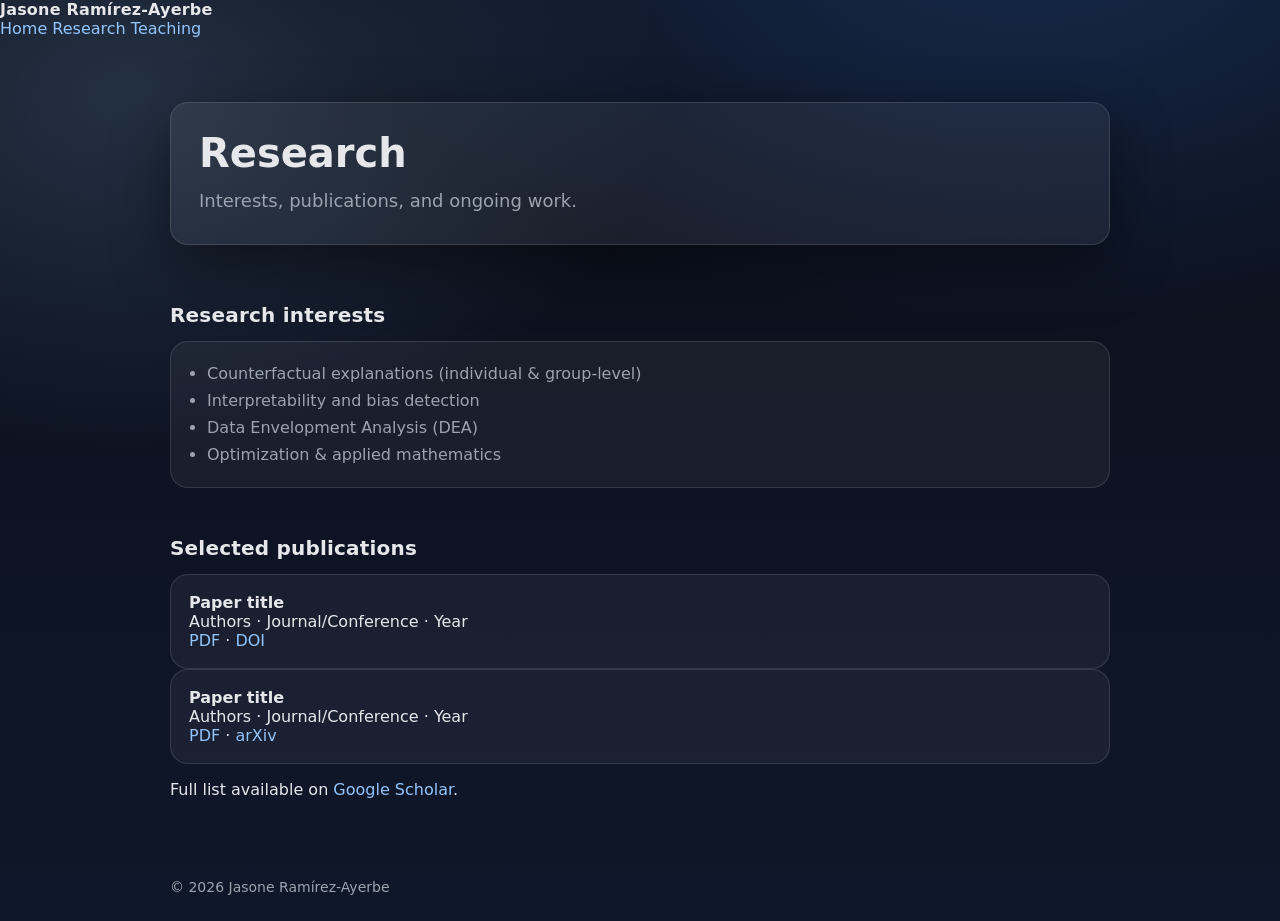
==== research.html @ 9936f900 "Create research.html" ====
<!DOCTYPE html>
<html lang="en">
<head>
  <meta charset="UTF-8">
  <title>Research · Jasone Ramírez-Ayerbe</title>
  <meta name="viewport" content="width=device-width, initial-scale=1">
  <link rel="stylesheet" href="style.css">
</head>

<body>
  <header class="topbar">
    <div class="topbar-inner">
      <a class="brand" href="index.html">Jasone Ramírez-Ayerbe</a>

      <nav class="menu">
        <a href="index.html">Home</a>
        <a class="active" href="research.html">Research</a>
        <a href="teaching.html">Teaching</a>
      </nav>
    </div>
  </header>

  <main class="container">
    <section class="hero">
      <div class="hero-card">
        <h1>Research</h1>
        <p class="subtitle">Interests, publications, and ongoing work.</p>
      </div>
    </section>

    <section class="section">
      <h2>Research interests</h2>
      <div class="card">
        <ul class="list">
          <li>Counterfactual explanations (individual & group-level)</li>
          <li>Interpretability and bias detection</li>
          <li>Data Envelopment Analysis (DEA)</li>
          <li>Optimization & applied mathematics</li>
        </ul>
      </div>
    </section>

    <section class="section">
      <h2>Selected publications</h2>

      <!-- EJEMPLOS: sustituye por tus papers -->
      <div class="card pub">
        <b>Paper title</b>
        <div class="muted">Authors · Journal/Conference · Year</div>
        <div class="pub-links">
          <a href="#">PDF</a>
          <span>·</span>
          <a href="#">DOI</a>
        </div>
      </div>

      <div class="card pub">
        <b>Paper title</b>
        <div class="muted">Authors · Journal/Conference · Year</div>
        <div class="pub-links">
          <a href="#">PDF</a>
          <span>·</span>
          <a href="#">arXiv</a>
        </div>
      </div>

      <p class="note">
        Full list available on <a href="https://scholar.google.com/citations?user=JxucJSQAAAAJ">Google Scholar</a>.
      </p>
    </section>

    <footer class="footer">
      © <span id="y"></span> Jasone Ramírez-Ayerbe
    </footer>
  </main>

  <script>
    document.getElementById("y").textContent = new Date().getFullYear();
  </script>
</body>
</html>
---- style.css ----
:root{
  --bg: #0b0f19;
  --bg2: #0f172a;
  --text: #e5e7eb;
  --muted: #9ca3af;
  --link: #93c5fd;
  --card: rgba(255,255,255,0.06);
  --border: rgba(255,255,255,0.12);
  --shadow: 0 20px 60px rgba(0,0,0,0.45);
  --radius: 18px;
  --max: 980px;
  --font: ui-sans-serif, system-ui, -apple-system, Segoe UI, Roboto, Helvetica, Arial, "Apple Color Emoji", "Segoe UI Emoji";
}

*{ box-sizing: border-box; }
html, body{ margin:0; padding:0; }
body{
  font-family: var(--font);
  color: var(--text);
  background:
    radial-gradient(1200px 700px at 80% -10%, rgba(59,130,246,0.25), transparent 60%),
    radial-gradient(900px 600px at 10% 10%, rgba(147,197,253,0.18), transparent 60%),
    linear-gradient(180deg, var(--bg), var(--bg2));
  min-height: 100vh;
}

a{ color: var(--link); text-decoration: none; }
a:hover{ text-decoration: underline; }

.container{
  max-width: var(--max);
  margin: 0 auto;
  padding: 0 20px;
}

/* Navbar */
.navbar{
  position: sticky;
  top: 0;
  backdrop-filter: blur(10px);
  background: rgba(11,15,25,0.75);
  border-bottom: 1px solid var(--border);
  z-index: 10;
}

.nav-inner{
  display:flex;
  align-items:center;
  justify-content:space-between;
  padding: 16px 0;
}

.brand{
  font-weight: 700;
  letter-spacing: 0.2px;
  color: var(--text);
}

.nav-links{
  display:flex;
  gap: 18px;
}

.nav-links a{
  color: var(--muted);
  padding: 8px 10px;
  border-radius: 999px;
  transition: background .2s ease, color .2s ease;
}

.nav-links a:hover{
  background: rgba(255,255,255,0.06);
  color: var(--text);
  text-decoration: none;
}

.nav-links a.active{
  background: rgba(255,255,255,0.10);
  color: var(--text);
}

/* Hero */
.hero{
  padding: 64px 0 34px;
}

.hero-card{
  padding: 28px;
  border: 1px solid var(--border);
  border-radius: var(--radius);
  background: var(--card);
  box-shadow: var(--shadow);
}

.hero h1{
  font-size: 40px;
  line-height: 1.1;
  margin: 0 0 12px;
}

.hero p{
  margin: 0;
  color: var(--muted);
  font-size: 18px;
  line-height: 1.6;
}

/* Sections */
.section{
  padding: 24px 0;
}

.section h2{
  margin: 0 0 14px;
  font-size: 20px;
  letter-spacing: 0.2px;
}

.card{
  border: 1px solid var(--border);
  border-radius: var(--radius);
  background: rgba(255,255,255,0.05);
  padding: 18px;
}

.grid{
  display:grid;
  grid-template-columns: 1fr 1fr;
  gap: 14px;
}

.list{
  margin: 0;
  padding-left: 18px;
  color: var(--muted);
  line-height: 1.7;
}

.footer{
  padding: 40px 0 26px;
  color: var(--muted);
  font-size: 14px;
}

@media (max-width: 720px){
  .grid{ grid-template-columns: 1fr; }
  .hero h1{ font-size: 32px; }
}
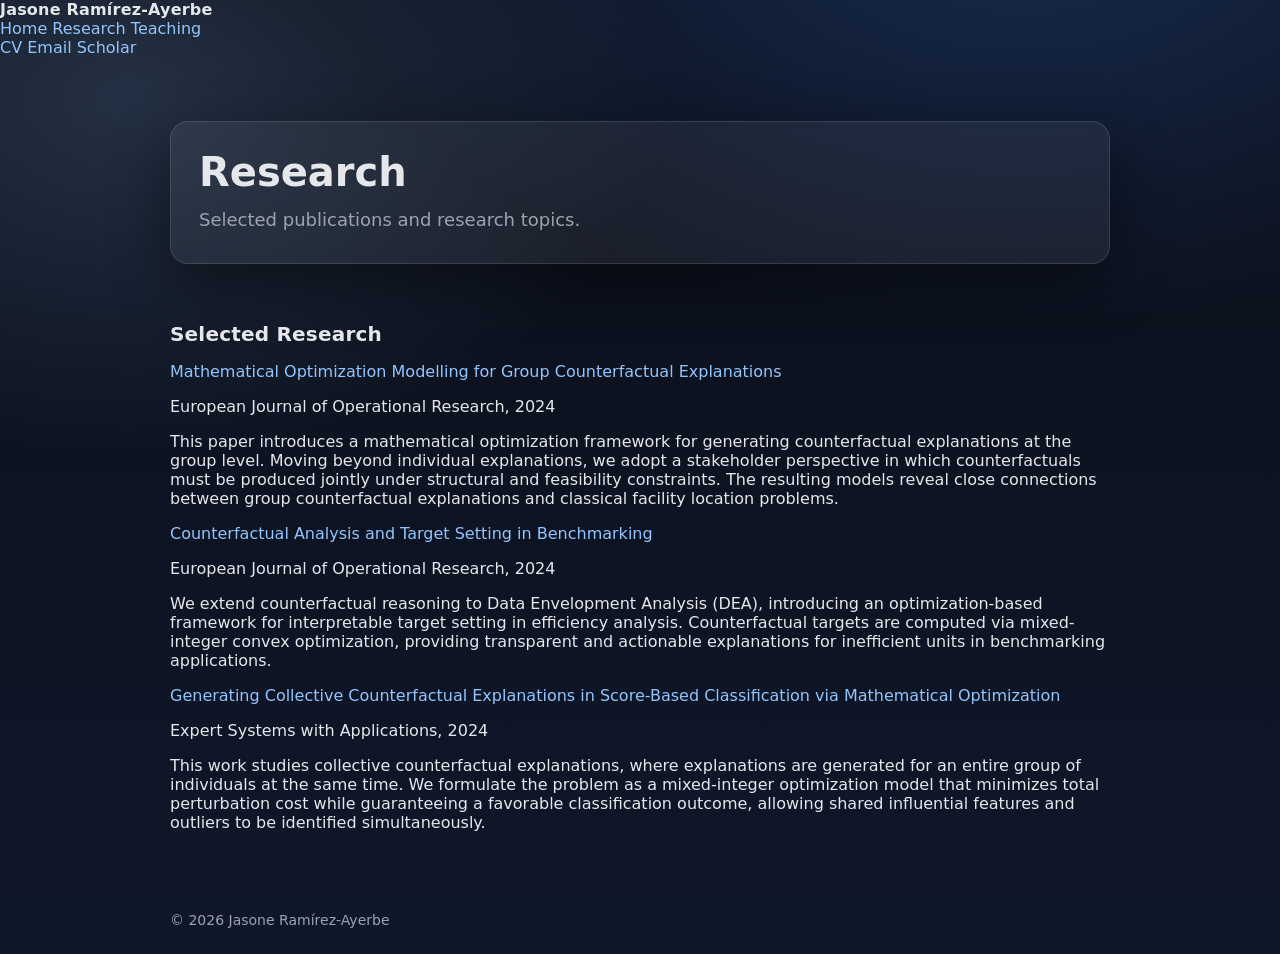
==== commit 60c5c508: "Update research.html" ====
--- a/research.html
+++ b/research.html
@@ -17,56 +17,84 @@
         <a class="active" href="research.html">Research</a>
         <a href="teaching.html">Teaching</a>
       </nav>
+
+      <nav class="links">
+        <a class="pill" href="CV_Jasone_25.pdf">CV</a>
+        <a class="pill" href="mailto:miren.jasone.ramirez.ayerbe@umontreal.ca">Email</a>
+        <a class="pill" href="https://scholar.google.com/citations?user=JxucJSQAAAAJ">Scholar</a>
+      </nav>
     </div>
   </header>
 
   <main class="container">
+
     <section class="hero">
       <div class="hero-card">
         <h1>Research</h1>
-        <p class="subtitle">Interests, publications, and ongoing work.</p>
+        <p class="subtitle">Selected publications and research topics.</p>
       </div>
     </section>
 
     <section class="section">
-      <h2>Research interests</h2>
-      <div class="card">
-        <ul class="list">
-          <li>Counterfactual explanations (individual & group-level)</li>
-          <li>Interpretability and bias detection</li>
-          <li>Data Envelopment Analysis (DEA)</li>
-          <li>Optimization & applied mathematics</li>
-        </ul>
-      </div>
-    </section>
+      <h2>Selected Research</h2>
 
-    <section class="section">
-      <h2>Selected publications</h2>
-
-      <!-- EJEMPLOS: sustituye por tus papers -->
-      <div class="card pub">
-        <b>Paper title</b>
-        <div class="muted">Authors · Journal/Conference · Year</div>
-        <div class="pub-links">
-          <a href="#">PDF</a>
-          <span>·</span>
-          <a href="#">DOI</a>
-        </div>
+      <div class="paper">
+        <p class="paper-title">
+          <a href="https://doi.org/10.1016/j.ejor.2024.01.002">
+            Mathematical Optimization Modelling for Group Counterfactual Explanations
+          </a>
+        </p>
+        <p class="paper-meta">
+          European Journal of Operational Research, 2024
+        </p>
+        <p class="paper-desc">
+          This paper introduces a mathematical optimization framework for generating
+          counterfactual explanations at the group level. Moving beyond individual
+          explanations, we adopt a stakeholder perspective in which counterfactuals
+          must be produced jointly under structural and feasibility constraints.
+          The resulting models reveal close connections between group counterfactual
+          explanations and classical facility location problems.
+        </p>
       </div>
 
-      <div class="card pub">
-        <b>Paper title</b>
-        <div class="muted">Authors · Journal/Conference · Year</div>
-        <div class="pub-links">
-          <a href="#">PDF</a>
-          <span>·</span>
-          <a href="#">arXiv</a>
-        </div>
+      <div class="paper">
+        <p class="paper-title">
+          <a href="https://doi.org/10.1016/j.ejor.2024.01.005">
+            Counterfactual Analysis and Target Setting in Benchmarking
+          </a>
+        </p>
+        <p class="paper-meta">
+          European Journal of Operational Research, 2024
+        </p>
+        <p class="paper-desc">
+          We extend counterfactual reasoning to Data Envelopment Analysis (DEA),
+          introducing an optimization-based framework for interpretable target
+          setting in efficiency analysis. Counterfactual targets are computed via
+          mixed-integer convex optimization, providing transparent and actionable
+          explanations for inefficient units in benchmarking applications.
+        </p>
       </div>
 
-      <p class="note">
-        Full list available on <a href="https://scholar.google.com/citations?user=JxucJSQAAAAJ">Google Scholar</a>.
-      </p>
+      <div class="paper">
+        <p class="paper-title">
+          <a href="https://doi.org/10.1016/j.eswa.2023.121954">
+            Generating Collective Counterfactual Explanations in Score-Based
+            Classification via Mathematical Optimization
+          </a>
+        </p>
+        <p class="paper-meta">
+          Expert Systems with Applications, 2024
+        </p>
+        <p class="paper-desc">
+          This work studies collective counterfactual explanations, where 
+          explanations are generated for an entire group of individuals at the same time. We formulate
+          the problem as a mixed-integer optimization model that minimizes total
+          perturbation cost while guaranteeing a favorable classification outcome,
+          allowing shared influential features and outliers to be identified
+          simultaneously.
+        </p>
+      </div>
+
     </section>
 
     <footer class="footer">
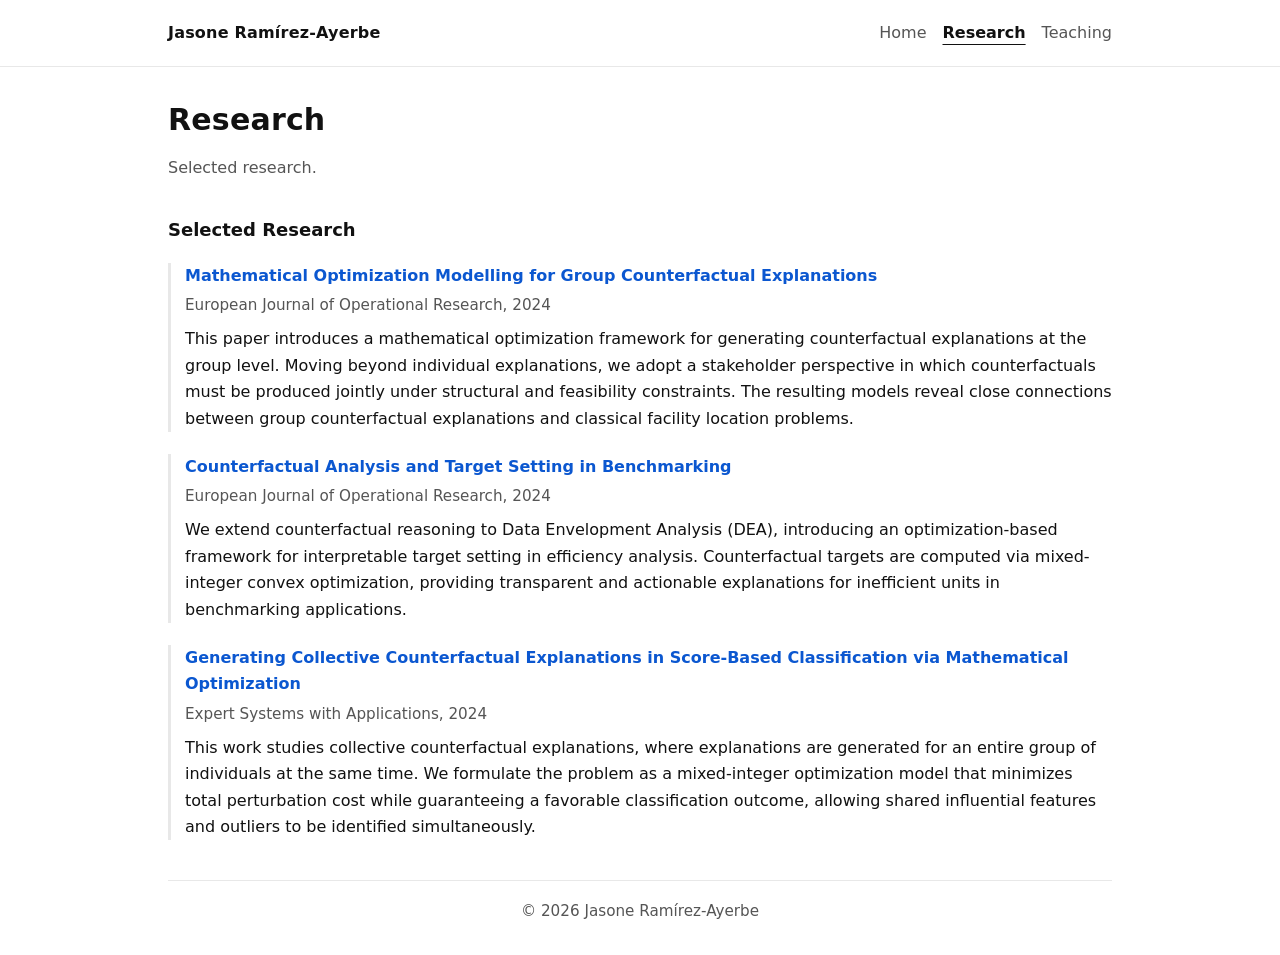
==== commit 59d6f2fd: "Update research.html" ====
--- a/research.html
+++ b/research.html
@@ -17,25 +17,16 @@
         <a class="active" href="research.html">Research</a>
         <a href="teaching.html">Teaching</a>
       </nav>
-
-      <nav class="links">
-        <a class="pill" href="CV_Jasone_25.pdf">CV</a>
-        <a class="pill" href="mailto:miren.jasone.ramirez.ayerbe@umontreal.ca">Email</a>
-        <a class="pill" href="https://scholar.google.com/citations?user=JxucJSQAAAAJ">Scholar</a>
-      </nav>
     </div>
   </header>
 
   <main class="container">
+    <div class="page-title">
+      <h1>Research</h1>
+      <p class="subtitle">Selected research.</p>
+    </div>
 
-    <section class="hero">
-      <div class="hero-card">
-        <h1>Research</h1>
-        <p class="subtitle">Selected publications and research topics.</p>
-      </div>
-    </section>
-
-    <section class="section">
+    <section>
       <h2>Selected Research</h2>
 
       <div class="paper">
@@ -44,9 +35,7 @@
             Mathematical Optimization Modelling for Group Counterfactual Explanations
           </a>
         </p>
-        <p class="paper-meta">
-          European Journal of Operational Research, 2024
-        </p>
+        <p class="paper-meta">European Journal of Operational Research, 2024</p>
         <p class="paper-desc">
           This paper introduces a mathematical optimization framework for generating
           counterfactual explanations at the group level. Moving beyond individual
@@ -63,9 +52,7 @@
             Counterfactual Analysis and Target Setting in Benchmarking
           </a>
         </p>
-        <p class="paper-meta">
-          European Journal of Operational Research, 2024
-        </p>
+        <p class="paper-meta">European Journal of Operational Research, 2024</p>
         <p class="paper-desc">
           We extend counterfactual reasoning to Data Envelopment Analysis (DEA),
           introducing an optimization-based framework for interpretable target
@@ -82,9 +69,7 @@
             Classification via Mathematical Optimization
           </a>
         </p>
-        <p class="paper-meta">
-          Expert Systems with Applications, 2024
-        </p>
+        <p class="paper-meta">Expert Systems with Applications, 2024</p>
         <p class="paper-desc">
           This work studies collective counterfactual explanations, where 
           explanations are generated for an entire group of individuals at the same time. We formulate
@@ -94,7 +79,6 @@
           simultaneously.
         </p>
       </div>
-
     </section>
 
     <footer class="footer">
--- a/style.css
+++ b/style.css
@@ -1,148 +1,180 @@
+/* Base */
 :root{
-  --bg: #0b0f19;
-  --bg2: #0f172a;
-  --text: #e5e7eb;
-  --muted: #9ca3af;
-  --link: #93c5fd;
-  --card: rgba(255,255,255,0.06);
-  --border: rgba(255,255,255,0.12);
-  --shadow: 0 20px 60px rgba(0,0,0,0.45);
-  --radius: 18px;
   --max: 980px;
-  --font: ui-sans-serif, system-ui, -apple-system, Segoe UI, Roboto, Helvetica, Arial, "Apple Color Emoji", "Segoe UI Emoji";
+  --text: #111;
+  --muted: #555;
+  --link: #0b57d0;
+  --border: #e8e8e8;
+  --font: system-ui, -apple-system, "Segoe UI", Roboto, Helvetica, Arial;
 }
 
 *{ box-sizing: border-box; }
 html, body{ margin:0; padding:0; }
+
 body{
   font-family: var(--font);
   color: var(--text);
-  background:
-    radial-gradient(1200px 700px at 80% -10%, rgba(59,130,246,0.25), transparent 60%),
-    radial-gradient(900px 600px at 10% 10%, rgba(147,197,253,0.18), transparent 60%),
-    linear-gradient(180deg, var(--bg), var(--bg2));
-  min-height: 100vh;
+  background: #fff;
+  line-height: 1.65;
+}
+
+/* Layout */
+.container{
+  max-width: var(--max);
+  margin: 0 auto;
+  padding: 0 18px;
 }
 
 a{ color: var(--link); text-decoration: none; }
 a:hover{ text-decoration: underline; }
 
-.container{
+/* Top navigation */
+.topbar{
+  border-bottom: 1px solid var(--border);
+  position: sticky;
+  top: 0;
+  background: #fff;
+}
+
+.topbar-inner{
   max-width: var(--max);
   margin: 0 auto;
-  padding: 0 20px;
-}
-
-/* Navbar */
-.navbar{
-  position: sticky;
-  top: 0;
-  backdrop-filter: blur(10px);
-  background: rgba(11,15,25,0.75);
-  border-bottom: 1px solid var(--border);
-  z-index: 10;
-}
-
-.nav-inner{
-  display:flex;
-  align-items:center;
-  justify-content:space-between;
-  padding: 16px 0;
+  padding: 16px 18px;
+  display: flex;
+  align-items: center;
+  justify-content: space-between;
+  gap: 14px;
 }
 
 .brand{
   font-weight: 700;
+  color: var(--text);
   letter-spacing: 0.2px;
+}
+
+.menu{
+  display: flex;
+  gap: 16px;
+  flex-wrap: wrap;
+}
+
+.menu a{
+  color: var(--muted);
+  padding: 4px 0;
+}
+
+.menu a.active{
+  color: var(--text);
+  font-weight: 600;
+  text-decoration: underline;
+  text-underline-offset: 6px;
+}
+
+/* Page title */
+.page-title{
+  margin: 28px 0 14px;
+}
+
+h1{
+  margin: 0;
+  font-size: 30px;
+  letter-spacing: 0.2px;
+}
+
+h2{
+  margin: 34px 0 14px;
+  font-size: 18px;
+}
+
+.subtitle{
+  margin: 10px 0 0;
+  color: var(--muted);
+}
+
+/* Home: bio layout */
+.bio-wrap{
+  margin-top: 26px;
+}
+
+.desktop-only{ display: block; }
+.mobile-only{ display: none; }
+
+.bio-desktop{
+  display: flex;
+  align-items: center;
+  gap: 44px;
+}
+
+.bio-text{
+  flex: 1;
+  font-size: 0.98em;
+}
+
+.bio-photo{
+  width: 220px;
+  flex-shrink: 0;
+}
+
+.profile-photo{
+  width: 220px;
+  height: 220px;
+  object-fit: cover;
+  border-radius: 6px;
+}
+
+/* Contact row (like Yasmine) */
+.contact{
+  text-align: center;
+  margin-top: 28px;
+}
+
+.contact a{
+  display: inline-block;
+  margin: 0 16px;
+  font-weight: 600;
+}
+
+/* Paper / teaching entries (minimal, no card boxes) */
+.paper, .teaching-item{
+  margin: 18px 0 22px;
+  padding-left: 14px;
+  border-left: 3px solid var(--border);
+}
+
+.paper-title, .course-title{
+  margin: 0 0 4px;
+  font-weight: 700;
+}
+
+.paper-meta, .course-meta{
+  margin: 0 0 8px;
+  color: var(--muted);
+  font-size: 0.95em;
+}
+
+.paper-desc, .course-desc{
+  margin: 0;
   color: var(--text);
 }
 
-.nav-links{
-  display:flex;
-  gap: 18px;
+/* Footer */
+.footer{
+  border-top: 1px solid var(--border);
+  margin-top: 40px;
+  padding: 18px 0 30px;
+  color: var(--muted);
+  font-size: 0.95em;
+  text-align: center;
 }
 
-.nav-links a{
-  color: var(--muted);
-  padding: 8px 10px;
-  border-radius: 999px;
-  transition: background .2s ease, color .2s ease;
+/* Mobile */
+@media (max-width: 768px){
+  .desktop-only{ display: none; }
+  .mobile-only{ display: block; }
+
+  .bio-photo{ width: 150px; }
+  .profile-photo{ width: 150px; height: 150px; }
+
+  h1{ font-size: 26px; }
 }
 
-.nav-links a:hover{
-  background: rgba(255,255,255,0.06);
-  color: var(--text);
-  text-decoration: none;
-}
-
-.nav-links a.active{
-  background: rgba(255,255,255,0.10);
-  color: var(--text);
-}
-
-/* Hero */
-.hero{
-  padding: 64px 0 34px;
-}
-
-.hero-card{
-  padding: 28px;
-  border: 1px solid var(--border);
-  border-radius: var(--radius);
-  background: var(--card);
-  box-shadow: var(--shadow);
-}
-
-.hero h1{
-  font-size: 40px;
-  line-height: 1.1;
-  margin: 0 0 12px;
-}
-
-.hero p{
-  margin: 0;
-  color: var(--muted);
-  font-size: 18px;
-  line-height: 1.6;
-}
-
-/* Sections */
-.section{
-  padding: 24px 0;
-}
-
-.section h2{
-  margin: 0 0 14px;
-  font-size: 20px;
-  letter-spacing: 0.2px;
-}
-
-.card{
-  border: 1px solid var(--border);
-  border-radius: var(--radius);
-  background: rgba(255,255,255,0.05);
-  padding: 18px;
-}
-
-.grid{
-  display:grid;
-  grid-template-columns: 1fr 1fr;
-  gap: 14px;
-}
-
-.list{
-  margin: 0;
-  padding-left: 18px;
-  color: var(--muted);
-  line-height: 1.7;
-}
-
-.footer{
-  padding: 40px 0 26px;
-  color: var(--muted);
-  font-size: 14px;
-}
-
-@media (max-width: 720px){
-  .grid{ grid-template-columns: 1fr; }
-  .hero h1{ font-size: 32px; }
-}
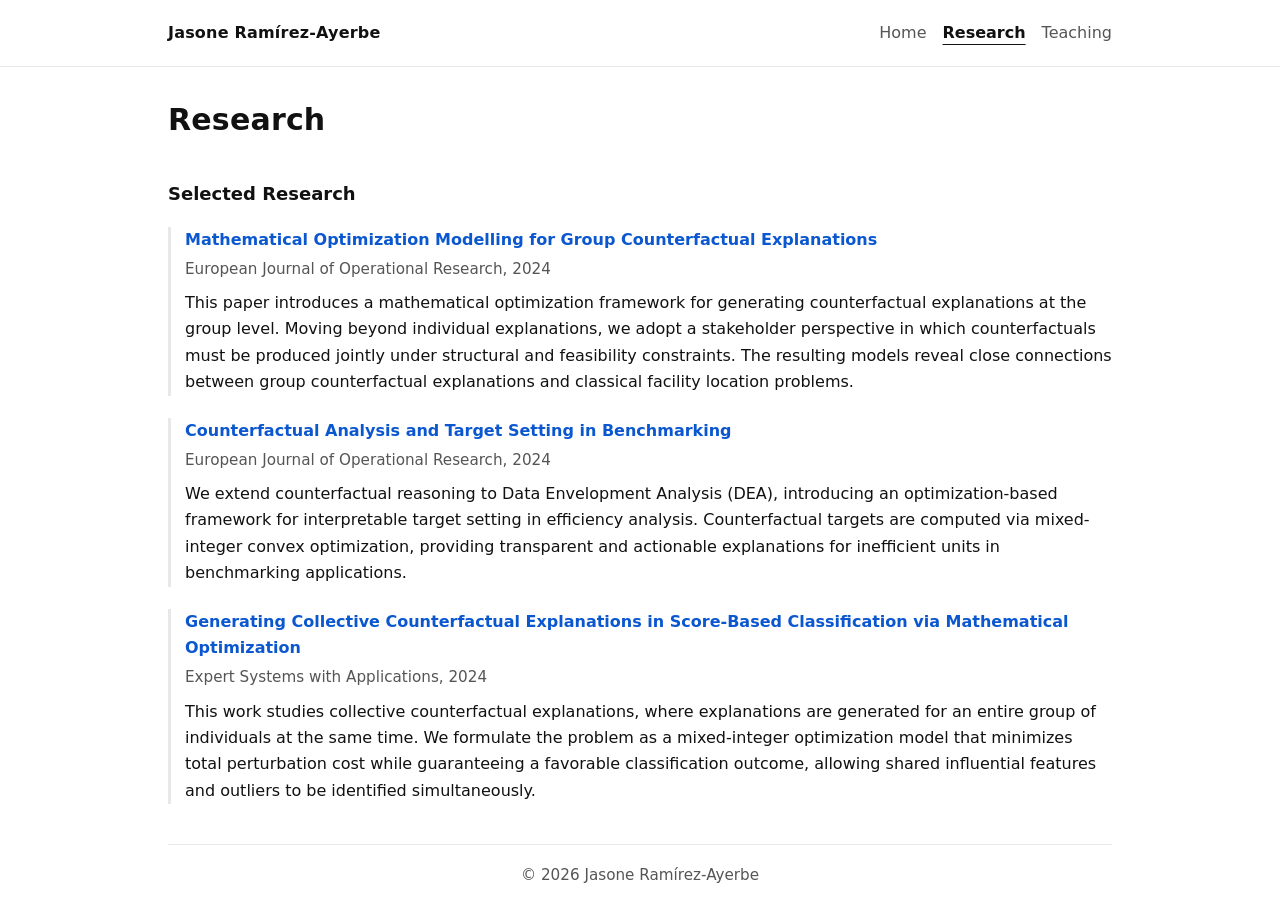
==== commit c43ed6a5: "Update research.html" ====
--- a/research.html
+++ b/research.html
@@ -23,7 +23,6 @@
   <main class="container">
     <div class="page-title">
       <h1>Research</h1>
-      <p class="subtitle">Selected research.</p>
     </div>
 
     <section>
--- a/style.css
+++ b/style.css
@@ -119,7 +119,7 @@
   width: 220px;
   height: 220px;
   object-fit: cover;
-  border-radius: 6px;
+  border-radius: 999px;   /* circular */
 }
 
 /* Contact row (like Yasmine) */
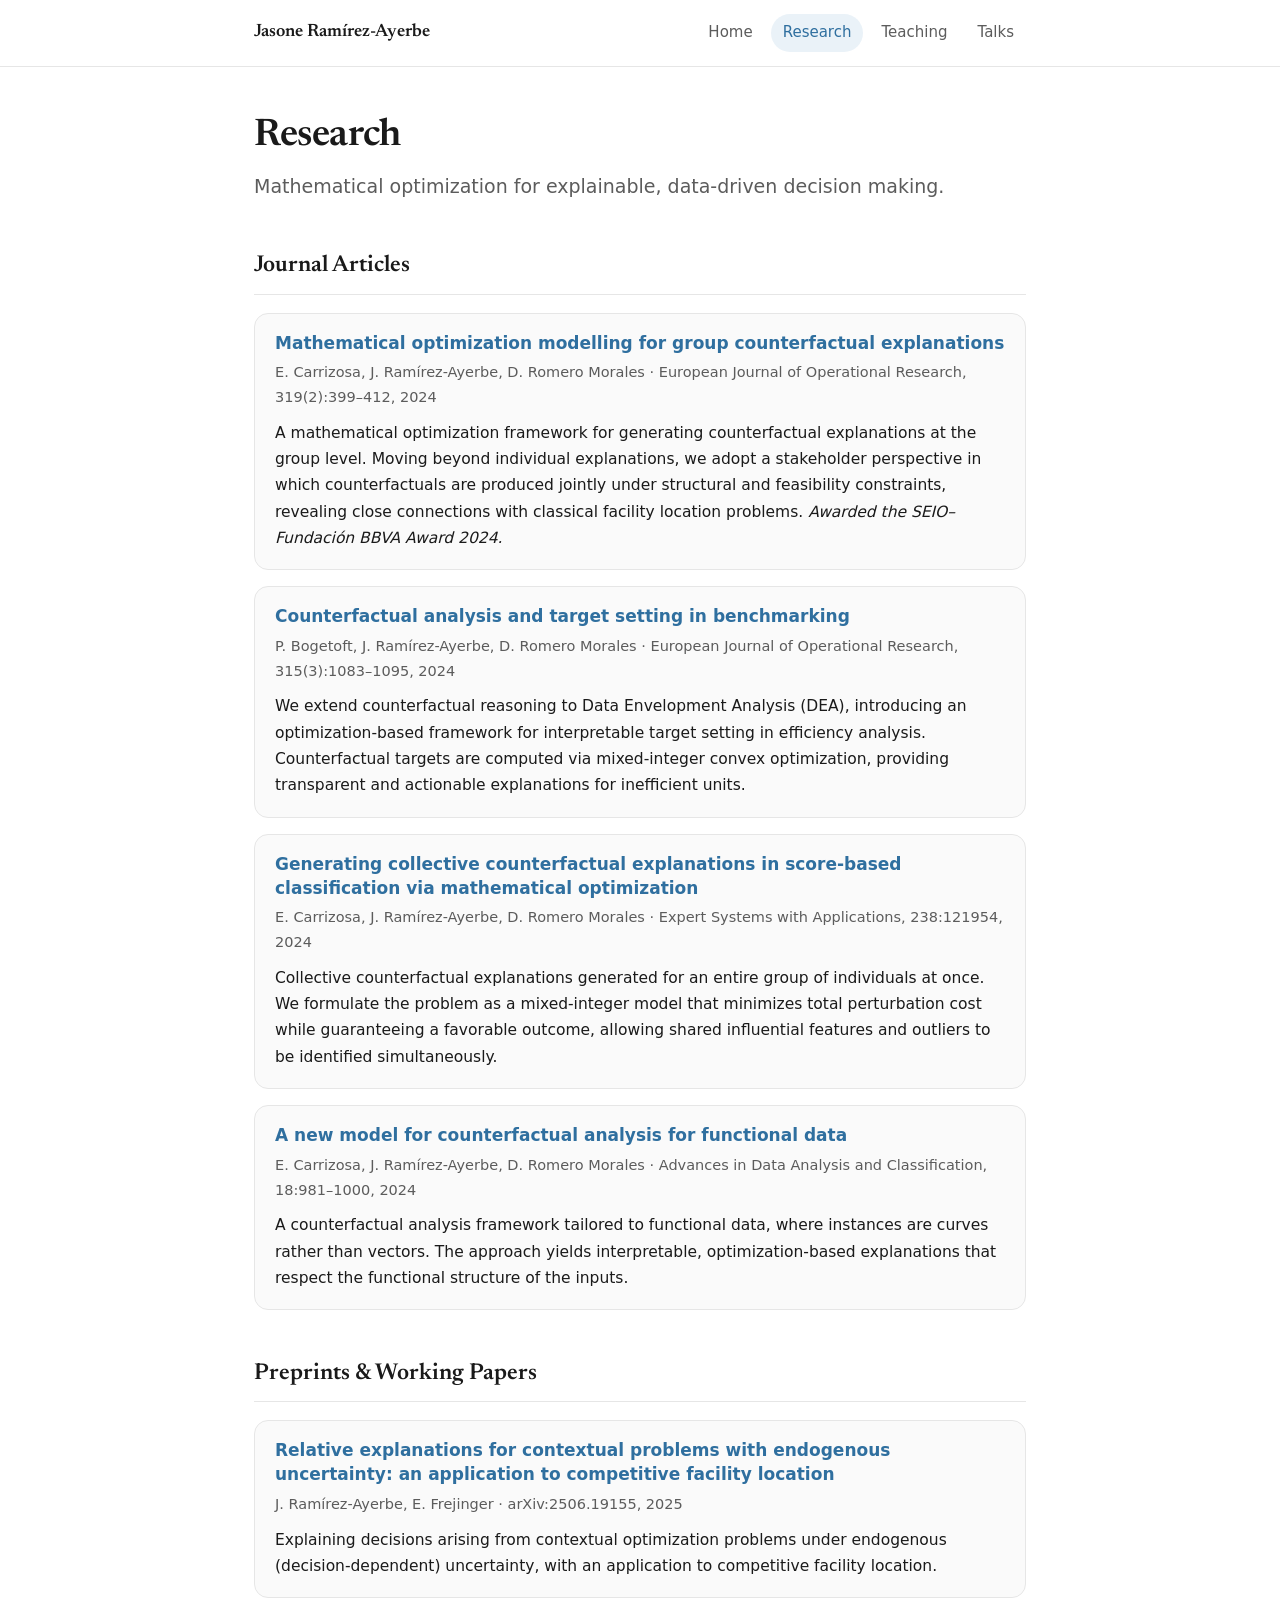
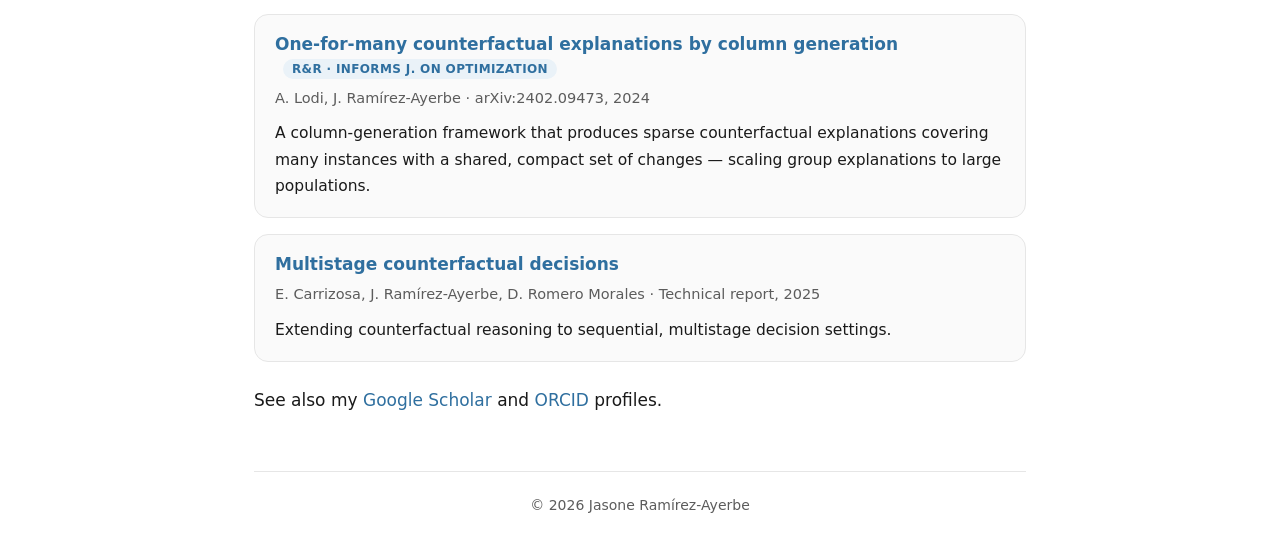
==== commit bf2f771c: "Redesign site: new Talks page, restructured Research/Teaching, dark mode, SEO - Rework home: single " ====
--- a/research.html
+++ b/research.html
@@ -2,8 +2,14 @@
 <html lang="en">
 <head>
   <meta charset="UTF-8">
+  <meta name="viewport" content="width=device-width, initial-scale=1">
   <title>Research · Jasone Ramírez-Ayerbe</title>
-  <meta name="viewport" content="width=device-width, initial-scale=1">
+  <meta name="description" content="Publications and preprints by Jasone Ramírez-Ayerbe on mathematical optimization, counterfactual explanations and explainable data-driven decision making.">
+  <link rel="canonical" href="https://jasoneramirez.github.io/research.html">
+  <link rel="icon" href="data:image/svg+xml,<svg xmlns='http://www.w3.org/2000/svg' viewBox='0 0 100 100'><text y='.9em' font-size='90'>📐</text></svg>">
+  <link rel="preconnect" href="https://fonts.googleapis.com">
+  <link rel="preconnect" href="https://fonts.gstatic.com" crossorigin>
+  <link href="https://fonts.googleapis.com/css2?family=Newsreader:opsz,wght@6..72,400;6..72,500;6..72,600&display=swap" rel="stylesheet">
   <link rel="stylesheet" href="style.css">
 </head>
 
@@ -11,11 +17,11 @@
   <header class="topbar">
     <div class="topbar-inner">
       <a class="brand" href="index.html">Jasone Ramírez-Ayerbe</a>
-
       <nav class="menu">
         <a href="index.html">Home</a>
         <a class="active" href="research.html">Research</a>
         <a href="teaching.html">Teaching</a>
+        <a href="talks.html">Talks</a>
       </nav>
     </div>
   </header>
@@ -23,62 +29,118 @@
   <main class="container">
     <div class="page-title">
       <h1>Research</h1>
+      <p class="subtitle">Mathematical optimization for explainable, data-driven decision making.</p>
     </div>
 
     <section>
-      <h2>Selected Research</h2>
+      <h2>Journal Articles</h2>
 
-      <div class="paper">
-        <p class="paper-title">
-          <a href="https://doi.org/10.1016/j.ejor.2024.01.002">
-            Mathematical Optimization Modelling for Group Counterfactual Explanations
+      <div class="card">
+        <p class="card-title">
+          <a href="https://doi.org/10.1016/j.ejor.2024.01.002" target="_blank" rel="noopener">
+            Mathematical optimization modelling for group counterfactual explanations
           </a>
         </p>
-        <p class="paper-meta">European Journal of Operational Research, 2024</p>
-        <p class="paper-desc">
-          This paper introduces a mathematical optimization framework for generating
-          counterfactual explanations at the group level. Moving beyond individual
-          explanations, we adopt a stakeholder perspective in which counterfactuals
-          must be produced jointly under structural and feasibility constraints.
-          The resulting models reveal close connections between group counterfactual
-          explanations and classical facility location problems.
+        <p class="card-meta">E. Carrizosa, J. Ramírez-Ayerbe, D. Romero Morales · European Journal of Operational Research, 319(2):399–412, 2024</p>
+        <p class="card-desc">
+          A mathematical optimization framework for generating counterfactual explanations at the group level.
+          Moving beyond individual explanations, we adopt a stakeholder perspective in which counterfactuals are
+          produced jointly under structural and feasibility constraints, revealing close connections with classical
+          facility location problems. <em>Awarded the SEIO–Fundación BBVA Award 2024.</em>
         </p>
       </div>
 
-      <div class="paper">
-        <p class="paper-title">
-          <a href="https://doi.org/10.1016/j.ejor.2024.01.005">
-            Counterfactual Analysis and Target Setting in Benchmarking
+      <div class="card">
+        <p class="card-title">
+          <a href="https://doi.org/10.1016/j.ejor.2024.01.005" target="_blank" rel="noopener">
+            Counterfactual analysis and target setting in benchmarking
           </a>
         </p>
-        <p class="paper-meta">European Journal of Operational Research, 2024</p>
-        <p class="paper-desc">
-          We extend counterfactual reasoning to Data Envelopment Analysis (DEA),
-          introducing an optimization-based framework for interpretable target
-          setting in efficiency analysis. Counterfactual targets are computed via
-          mixed-integer convex optimization, providing transparent and actionable
-          explanations for inefficient units in benchmarking applications.
+        <p class="card-meta">P. Bogetoft, J. Ramírez-Ayerbe, D. Romero Morales · European Journal of Operational Research, 315(3):1083–1095, 2024</p>
+        <p class="card-desc">
+          We extend counterfactual reasoning to Data Envelopment Analysis (DEA), introducing an optimization-based
+          framework for interpretable target setting in efficiency analysis. Counterfactual targets are computed via
+          mixed-integer convex optimization, providing transparent and actionable explanations for inefficient units.
         </p>
       </div>
 
-      <div class="paper">
-        <p class="paper-title">
-          <a href="https://doi.org/10.1016/j.eswa.2023.121954">
-            Generating Collective Counterfactual Explanations in Score-Based
-            Classification via Mathematical Optimization
+      <div class="card">
+        <p class="card-title">
+          <a href="https://doi.org/10.1016/j.eswa.2023.121954" target="_blank" rel="noopener">
+            Generating collective counterfactual explanations in score-based classification via mathematical optimization
           </a>
         </p>
-        <p class="paper-meta">Expert Systems with Applications, 2024</p>
-        <p class="paper-desc">
-          This work studies collective counterfactual explanations, where 
-          explanations are generated for an entire group of individuals at the same time. We formulate
-          the problem as a mixed-integer optimization model that minimizes total
-          perturbation cost while guaranteeing a favorable classification outcome,
-          allowing shared influential features and outliers to be identified
-          simultaneously.
+        <p class="card-meta">E. Carrizosa, J. Ramírez-Ayerbe, D. Romero Morales · Expert Systems with Applications, 238:121954, 2024</p>
+        <p class="card-desc">
+          Collective counterfactual explanations generated for an entire group of individuals at once. We formulate the
+          problem as a mixed-integer model that minimizes total perturbation cost while guaranteeing a favorable outcome,
+          allowing shared influential features and outliers to be identified simultaneously.
+        </p>
+      </div>
+
+      <div class="card">
+        <p class="card-title">
+          <a href="https://doi.org/10.1007/s11634-023-00563-5" target="_blank" rel="noopener">
+            A new model for counterfactual analysis for functional data
+          </a>
+        </p>
+        <p class="card-meta">E. Carrizosa, J. Ramírez-Ayerbe, D. Romero Morales · Advances in Data Analysis and Classification, 18:981–1000, 2024</p>
+        <p class="card-desc">
+          A counterfactual analysis framework tailored to functional data, where instances are curves rather than
+          vectors. The approach yields interpretable, optimization-based explanations that respect the functional
+          structure of the inputs.
         </p>
       </div>
     </section>
+
+    <section>
+      <h2>Preprints &amp; Working Papers</h2>
+
+      <div class="card">
+        <p class="card-title">
+          <a href="https://arxiv.org/abs/2506.19155" target="_blank" rel="noopener">
+            Relative explanations for contextual problems with endogenous uncertainty: an application to competitive facility location
+          </a>
+        </p>
+        <p class="card-meta">J. Ramírez-Ayerbe, E. Frejinger · arXiv:2506.19155, 2025</p>
+        <p class="card-desc">
+          Explaining decisions arising from contextual optimization problems under endogenous (decision-dependent)
+          uncertainty, with an application to competitive facility location.
+        </p>
+      </div>
+
+      <div class="card">
+        <p class="card-title">
+          <a href="https://arxiv.org/abs/2402.09473" target="_blank" rel="noopener">
+            One-for-many counterfactual explanations by column generation
+          </a>
+          <span class="tag">R&amp;R · INFORMS J. on Optimization</span>
+        </p>
+        <p class="card-meta">A. Lodi, J. Ramírez-Ayerbe · arXiv:2402.09473, 2024</p>
+        <p class="card-desc">
+          A column-generation framework that produces sparse counterfactual explanations covering many instances with a
+          shared, compact set of changes — scaling group explanations to large populations.
+        </p>
+      </div>
+
+      <div class="card">
+        <p class="card-title">
+          <a href="https://www.researchgate.net/publication/400516545_On_multi-stage_Counterfactual_Explanations" target="_blank" rel="noopener">
+            Multistage counterfactual decisions
+          </a>
+        </p>
+        <p class="card-meta">E. Carrizosa, J. Ramírez-Ayerbe, D. Romero Morales · Technical report, 2025</p>
+        <p class="card-desc">
+          Extending counterfactual reasoning to sequential, multistage decision settings.
+        </p>
+      </div>
+    </section>
+
+    <p style="margin-top:24px;">
+      See also my
+      <a href="https://scholar.google.com/citations?user=JxucJSQAAAAJ" target="_blank" rel="noopener">Google Scholar</a> and
+      <a href="https://orcid.org/0000-0002-7715-3756" target="_blank" rel="noopener">ORCID</a> profiles.
+    </p>
 
     <footer class="footer">
       © <span id="y"></span> Jasone Ramírez-Ayerbe
--- a/style.css
+++ b/style.css
@@ -1,45 +1,87 @@
-/* Base */
+/* =========================================================
+   Jasone Ramírez-Ayerbe — personal site
+   Light + automatic dark mode, single source of content.
+   ========================================================= */
+
+/* ---- Design tokens ---- */
 :root{
-  --max: 980px;
-  --text: #111;
-  --muted: #555;
-  --link: #0b57d0;
-  --border: #e8e8e8;
-  --font: system-ui, -apple-system, "Segoe UI", Roboto, Helvetica, Arial;
-}
-
+  --max: 820px;
+
+  --bg: #ffffff;
+  --surface: #fafafa;
+  --text: #1a1a1a;
+  --muted: #5c5c5c;
+  --border: #e6e6e6;
+  --accent: #2f6f9f;        /* muted academic blue */
+  --accent-soft: #eaf2f8;
+  --link: var(--accent);
+
+  --serif: "Newsreader", Georgia, "Times New Roman", serif;
+  --sans: system-ui, -apple-system, "Segoe UI", Roboto, Helvetica, Arial, sans-serif;
+
+  --radius: 14px;
+  --shadow: 0 1px 2px rgba(0,0,0,.04), 0 4px 16px rgba(0,0,0,.04);
+}
+
+@media (prefers-color-scheme: dark){
+  :root{
+    --bg: #0f1216;
+    --surface: #161a20;
+    --text: #e7e8ea;
+    --muted: #9aa1ac;
+    --border: #262b33;
+    --accent: #7fb0dc;
+    --accent-soft: #18222c;
+    --shadow: 0 1px 2px rgba(0,0,0,.3), 0 4px 18px rgba(0,0,0,.35);
+  }
+}
+
+/* ---- Base ---- */
 *{ box-sizing: border-box; }
+html{ scroll-behavior: smooth; }
 html, body{ margin:0; padding:0; }
 
 body{
-  font-family: var(--font);
+  font-family: var(--sans);
   color: var(--text);
-  background: #fff;
-  line-height: 1.65;
-}
-
-/* Layout */
+  background: var(--bg);
+  line-height: 1.7;
+  font-size: 17px;
+  -webkit-font-smoothing: antialiased;
+  text-rendering: optimizeLegibility;
+}
+
+a{ color: var(--link); text-decoration: none; }
+a:hover{ text-decoration: underline; }
+
+:focus-visible{
+  outline: 2px solid var(--accent);
+  outline-offset: 3px;
+  border-radius: 4px;
+}
+
+/* ---- Layout ---- */
 .container{
   max-width: var(--max);
   margin: 0 auto;
-  padding: 0 18px;
-}
-
-a{ color: var(--link); text-decoration: none; }
-a:hover{ text-decoration: underline; }
-
-/* Top navigation */
+  padding: 0 24px;
+}
+
+/* ---- Top navigation ---- */
 .topbar{
-  border-bottom: 1px solid var(--border);
   position: sticky;
   top: 0;
-  background: #fff;
+  z-index: 20;
+  background: color-mix(in srgb, var(--bg) 82%, transparent);
+  backdrop-filter: saturate(160%) blur(10px);
+  -webkit-backdrop-filter: saturate(160%) blur(10px);
+  border-bottom: 1px solid var(--border);
 }
 
 .topbar-inner{
   max-width: var(--max);
   margin: 0 auto;
-  padding: 16px 18px;
+  padding: 14px 24px;
   display: flex;
   align-items: center;
   justify-content: space-between;
@@ -47,134 +89,200 @@
 }
 
 .brand{
-  font-weight: 700;
+  font-family: var(--serif);
+  font-weight: 600;
+  font-size: 18px;
   color: var(--text);
-  letter-spacing: 0.2px;
-}
-
-.menu{
-  display: flex;
-  gap: 16px;
-  flex-wrap: wrap;
-}
+}
+.brand:hover{ text-decoration: none; color: var(--accent); }
+
+.menu{ display: flex; gap: 6px; flex-wrap: wrap; }
 
 .menu a{
   color: var(--muted);
-  padding: 4px 0;
-}
+  padding: 6px 12px;
+  border-radius: 999px;
+  font-size: 15px;
+  font-weight: 500;
+  transition: color .15s, background .15s;
+}
+.menu a:hover{ text-decoration: none; color: var(--text); background: var(--surface); }
 
 .menu a.active{
-  color: var(--text);
-  font-weight: 600;
-  text-decoration: underline;
-  text-underline-offset: 6px;
-}
-
-/* Page title */
-.page-title{
-  margin: 28px 0 14px;
-}
+  color: var(--accent);
+  background: var(--accent-soft);
+}
+
+/* ---- Page title ---- */
+.page-title{ margin: 48px 0 8px; }
 
 h1{
   margin: 0;
-  font-size: 30px;
-  letter-spacing: 0.2px;
+  font-family: var(--serif);
+  font-weight: 600;
+  font-size: 38px;
+  line-height: 1.15;
+  letter-spacing: -0.01em;
 }
 
 h2{
-  margin: 34px 0 14px;
-  font-size: 18px;
+  font-family: var(--serif);
+  font-weight: 600;
+  margin: 44px 0 18px;
+  font-size: 23px;
+  padding-bottom: 8px;
+  border-bottom: 1px solid var(--border);
 }
 
 .subtitle{
-  margin: 10px 0 0;
-  color: var(--muted);
-}
-
-/* Home: bio layout */
-.bio-wrap{
-  margin-top: 26px;
-}
-
-.desktop-only{ display: block; }
-.mobile-only{ display: none; }
-
-.bio-desktop{
-  display: flex;
-  align-items: center;
-  gap: 44px;
-}
-
-.bio-text{
-  flex: 1;
-  font-size: 0.98em;
-}
-
-.bio-photo{
-  width: 220px;
-  flex-shrink: 0;
-}
+  margin: 12px 0 0;
+  color: var(--muted);
+  font-size: 19px;
+}
+
+/* ---- Home: bio (single block, responsive) ---- */
+.bio{ margin-top: 30px; }
 
 .profile-photo{
+  float: right;
   width: 220px;
   height: 220px;
   object-fit: cover;
-  border-radius: 999px;   /* circular */
-}
-
-/* Contact row (like Yasmine) */
+  border-radius: 18px;
+  margin: 4px 0 18px 28px;
+  border: 1px solid var(--border);
+  box-shadow: var(--shadow);
+}
+
+.bio p{ margin: 0 0 16px; }
+
+.clear{ clear: both; }
+
+/* ---- Contact / link pills ---- */
 .contact{
-  text-align: center;
+  display: flex;
+  flex-wrap: wrap;
+  gap: 10px;
   margin-top: 28px;
+  clear: both;
 }
 
 .contact a{
+  display: inline-flex;
+  align-items: center;
+  gap: 7px;
+  padding: 9px 15px;
+  border: 1px solid var(--border);
+  border-radius: 999px;
+  font-weight: 600;
+  font-size: 14.5px;
+  color: var(--text);
+  background: var(--surface);
+  transition: border-color .15s, transform .12s, color .15s;
+}
+.contact a:hover{
+  text-decoration: none;
+  border-color: var(--accent);
+  color: var(--accent);
+  transform: translateY(-1px);
+}
+
+/* ---- News ---- */
+.news-list{ list-style: none; margin: 0; padding: 0; }
+.news-list li{
+  display: flex;
+  gap: 16px;
+  padding: 12px 0;
+  border-bottom: 1px dashed var(--border);
+}
+.news-list li:last-child{ border-bottom: 0; }
+.news-date{
+  flex: 0 0 92px;
+  color: var(--muted);
+  font-variant-numeric: tabular-nums;
+  font-size: 14.5px;
+  padding-top: 1px;
+}
+
+/* ---- Talks ---- */
+.year-head{
+  font-family: var(--serif);
+  font-weight: 600;
+  font-size: 15px;
+  color: var(--accent);
+  margin: 26px 0 6px;
+  letter-spacing: .02em;
+}
+.talk-list{ list-style: none; margin: 0; padding: 0; }
+.talk-list li{
+  padding: 11px 0;
+  border-bottom: 1px dashed var(--border);
+}
+.talk-list li:last-child{ border-bottom: 0; }
+.talk-title{ font-weight: 600; }
+.talk-venue{ color: var(--muted); font-size: 14.5px; }
+
+/* ---- Cards: papers / teaching / talks ---- */
+.card{
+  margin: 16px 0;
+  padding: 18px 20px;
+  background: var(--surface);
+  border: 1px solid var(--border);
+  border-radius: var(--radius);
+  transition: border-color .15s, box-shadow .15s;
+}
+.card:hover{ border-color: color-mix(in srgb, var(--accent) 45%, var(--border)); box-shadow: var(--shadow); }
+
+.card-title{ margin: 0 0 5px; font-weight: 700; font-size: 17px; line-height: 1.4; }
+.card-meta{ margin: 0 0 10px; color: var(--muted); font-size: 14.5px; }
+.card-desc{ margin: 0; color: var(--text); font-size: 15.5px; }
+
+.tag{
   display: inline-block;
-  margin: 0 16px;
-  font-weight: 600;
-}
-
-/* Paper / teaching entries (minimal, no card boxes) */
-.paper, .teaching-item{
-  margin: 18px 0 22px;
-  padding-left: 14px;
-  border-left: 3px solid var(--border);
-}
-
-.paper-title, .course-title{
-  margin: 0 0 4px;
+  font-size: 12px;
   font-weight: 700;
-}
-
-.paper-meta, .course-meta{
-  margin: 0 0 8px;
-  color: var(--muted);
-  font-size: 0.95em;
-}
-
-.paper-desc, .course-desc{
-  margin: 0;
-  color: var(--text);
-}
-
-/* Footer */
+  letter-spacing: .03em;
+  text-transform: uppercase;
+  color: var(--accent);
+  background: var(--accent-soft);
+  padding: 2px 9px;
+  border-radius: 999px;
+  margin-left: 8px;
+  vertical-align: middle;
+}
+
+/* ---- Footer ---- */
 .footer{
   border-top: 1px solid var(--border);
-  margin-top: 40px;
-  padding: 18px 0 30px;
-  color: var(--muted);
-  font-size: 0.95em;
+  margin-top: 56px;
+  padding: 22px 0 40px;
+  color: var(--muted);
+  font-size: 14px;
   text-align: center;
 }
 
-/* Mobile */
-@media (max-width: 768px){
-  .desktop-only{ display: none; }
-  .mobile-only{ display: block; }
-
-  .bio-photo{ width: 150px; }
-  .profile-photo{ width: 150px; height: 150px; }
-
-  h1{ font-size: 26px; }
-}
-
+/* ---- Mobile ---- */
+@media (max-width: 640px){
+  body{ font-size: 16.5px; }
+  h1{ font-size: 30px; }
+  h2{ font-size: 21px; }
+  .subtitle{ font-size: 17px; }
+
+  .page-title{ margin-top: 34px; }
+
+  .profile-photo{
+    float: none;
+    display: block;
+    width: min(260px, 70vw);
+    height: auto;
+    aspect-ratio: 1 / 1;
+    margin: 0 auto 22px;
+  }
+
+  .news-list li{ flex-direction: column; gap: 2px; }
+  .news-date{ flex-basis: auto; }
+}
+
+@media (prefers-reduced-motion: reduce){
+  *{ transition: none !important; scroll-behavior: auto !important; }
+}
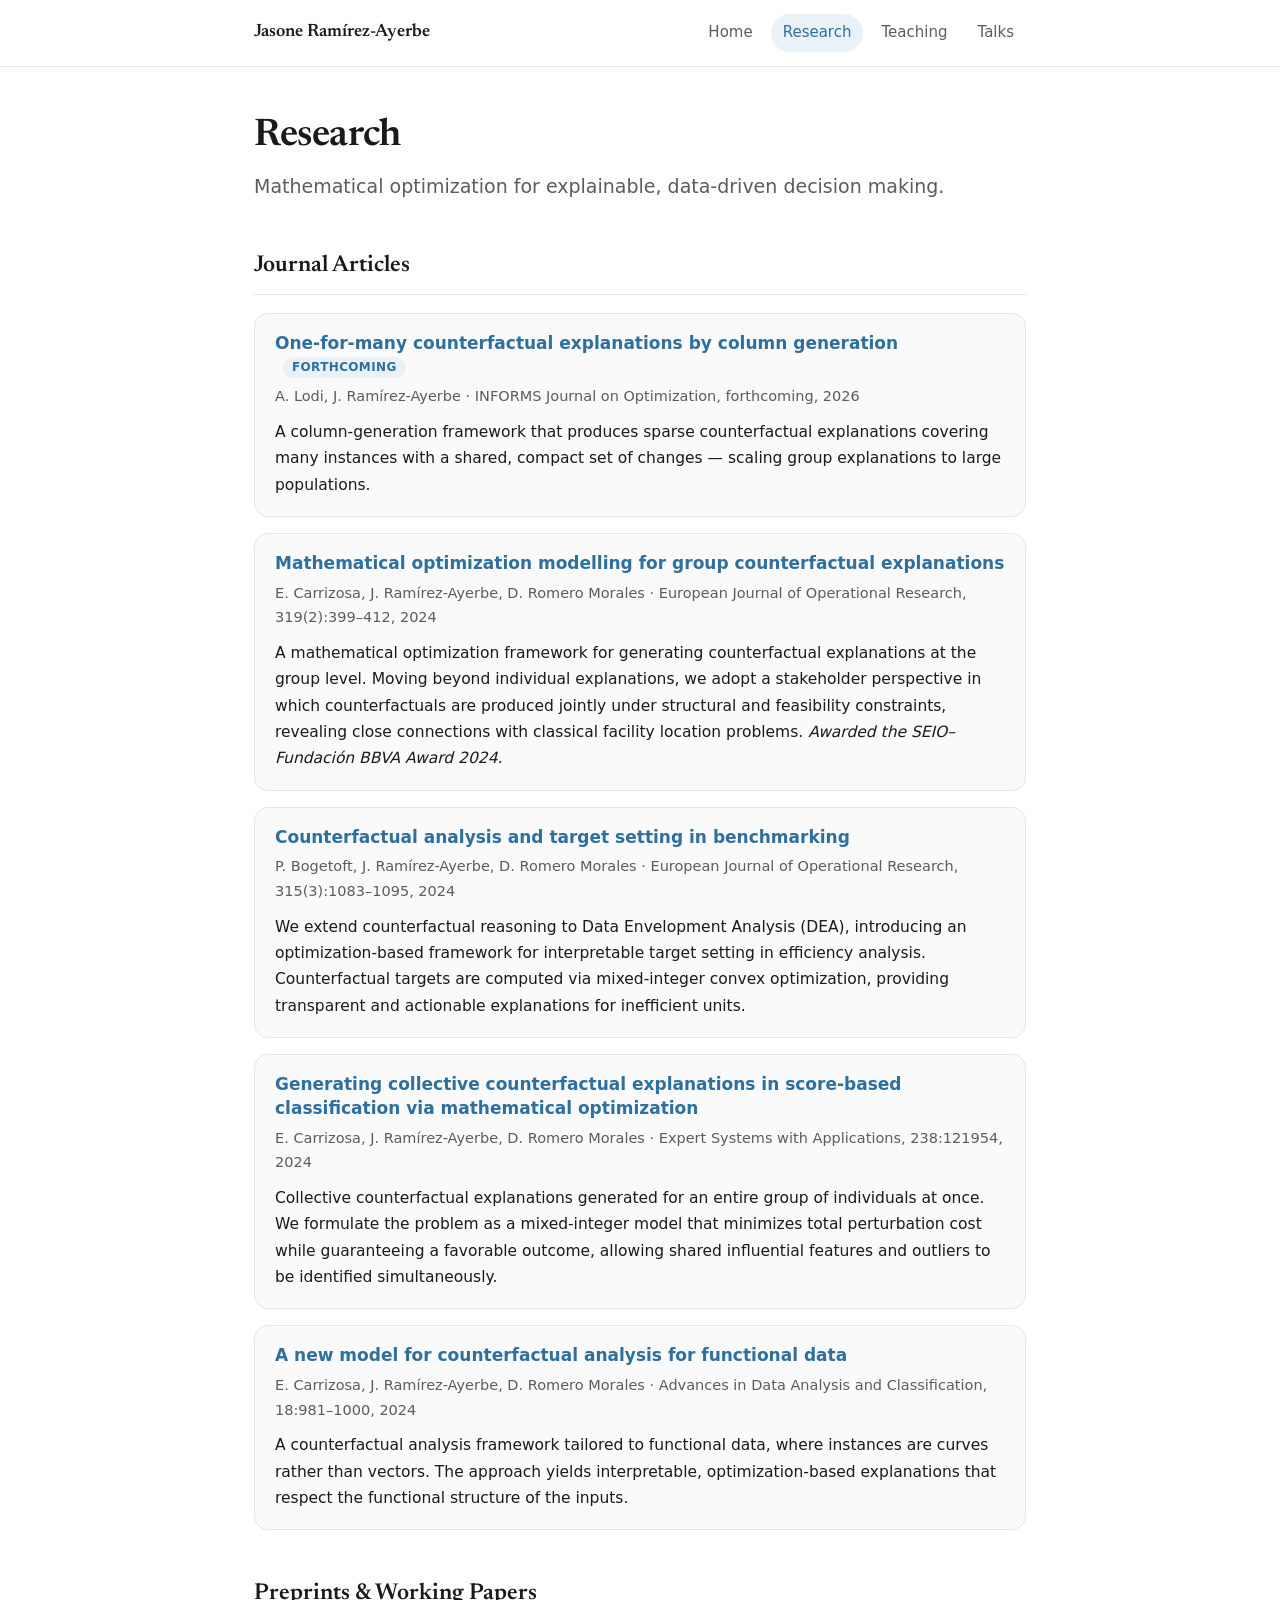
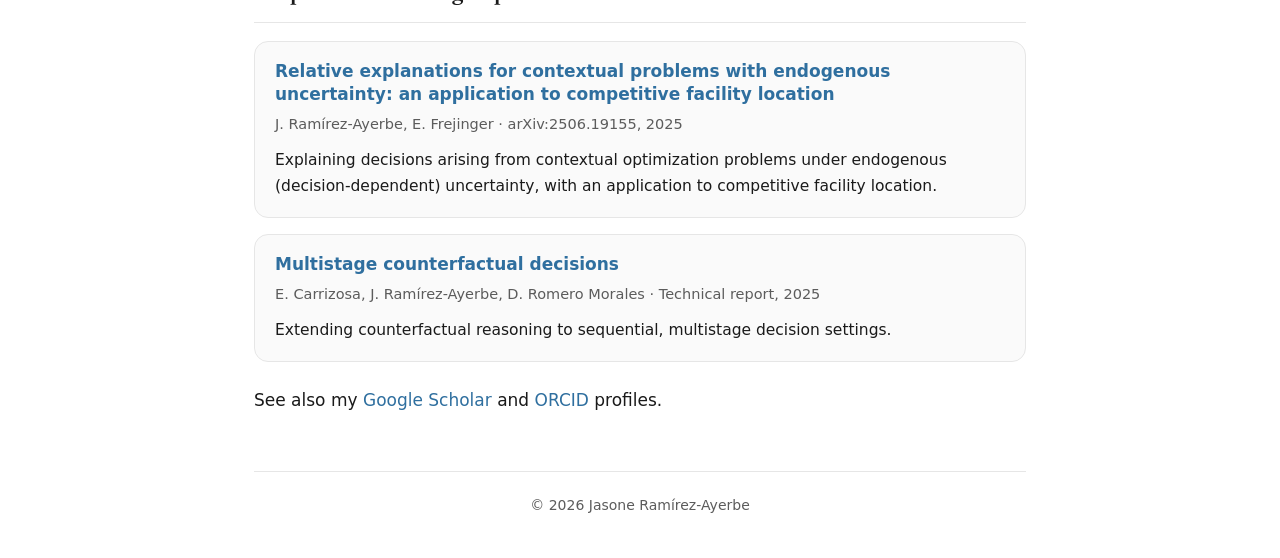
==== commit 2667c3dc: "Update site for TUM position, 2026 awards and talks, new CV - Home: incoming Assistant Professor at " ====
--- a/research.html
+++ b/research.html
@@ -34,6 +34,20 @@
 
     <section>
       <h2>Journal Articles</h2>
+
+      <div class="card">
+        <p class="card-title">
+          <a href="https://arxiv.org/abs/2402.09473" target="_blank" rel="noopener">
+            One-for-many counterfactual explanations by column generation
+          </a>
+          <span class="tag">Forthcoming</span>
+        </p>
+        <p class="card-meta">A. Lodi, J. Ramírez-Ayerbe · INFORMS Journal on Optimization, forthcoming, 2026</p>
+        <p class="card-desc">
+          A column-generation framework that produces sparse counterfactual explanations covering many instances with a
+          shared, compact set of changes — scaling group explanations to large populations.
+        </p>
+      </div>
 
       <div class="card">
         <p class="card-title">
@@ -111,20 +125,6 @@
 
       <div class="card">
         <p class="card-title">
-          <a href="https://arxiv.org/abs/2402.09473" target="_blank" rel="noopener">
-            One-for-many counterfactual explanations by column generation
-          </a>
-          <span class="tag">R&amp;R · INFORMS J. on Optimization</span>
-        </p>
-        <p class="card-meta">A. Lodi, J. Ramírez-Ayerbe · arXiv:2402.09473, 2024</p>
-        <p class="card-desc">
-          A column-generation framework that produces sparse counterfactual explanations covering many instances with a
-          shared, compact set of changes — scaling group explanations to large populations.
-        </p>
-      </div>
-
-      <div class="card">
-        <p class="card-title">
           <a href="https://www.researchgate.net/publication/400516545_On_multi-stage_Counterfactual_Explanations" target="_blank" rel="noopener">
             Multistage counterfactual decisions
           </a>
